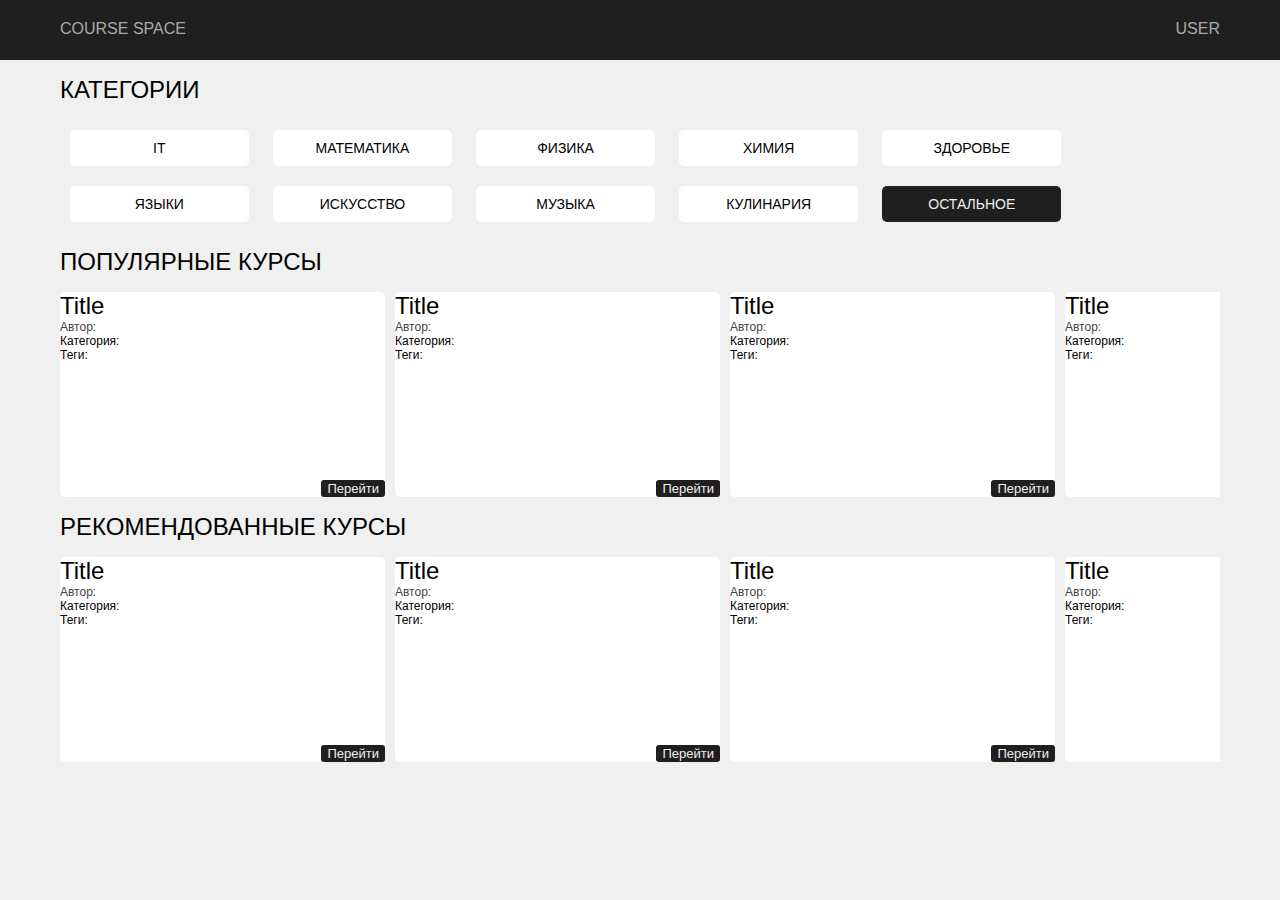
==== home.html @ 2e47402d "Update 3" ====
<!DOCTYPE html>
<html lang="ru">
<head>
    <link rel="stylesheet" href="home.css">
    <meta charset="UTF-8">
    <title>Course Space</title>
</head>
<body>
    <header>
        <div id="logo">COURSE SPACE</div>
        <div id="user">
            <div id="avatar"></div>
            <div id="name">USER</div>
        </div>
    </header>

    <h1>КАТЕГОРИИ</h1>
    <div id="categories"> 
        <button class="categoriesBtn" id="it">
            IT
        </button>
        <button class="categoriesBtn" id="math">
            МАТЕМАТИКА
        </button>
        <button class="categoriesBtn" id="physics">
            ФИЗИКА
        </button>
        <button class="categoriesBtn" id="chemistry">
            ХИМИЯ
        </button>
        <button class="categoriesBtn" id="health">
            ЗДОРОВЬЕ
        </button>
        <button class="categoriesBtn" id="languages">
            ЯЗЫКИ
        </button>
        <button class="categoriesBtn" id="art">
            ИСКУССТВО
        </button>
        <button class="categoriesBtn" id="music">
            МУЗЫКА
        </button>
        <button class="categoriesBtn" id="cooking">
            КУЛИНАРИЯ
        </button>
        <button class="categoriesBtn" id="other">
            ОСТАЛЬНОЕ
        </button>
        
    </div>

    <h1>ПОПУЛЯРНЫЕ КУРСЫ</h1>
    <div class="List" id="popular">
        <div class="card" id="1">
            <div class="title">Title</div>
            <div class="autor">Автор:</div>
            <div class="categor">Категория:</div>
            <div class="tags">Теги:</div>
            <div class="date"></div>
            <button class="go">Перейти</button>
        </div>
        <div class="card" id="2">
            <div class="title">Title</div>
            <div class="autor">Автор:</div>
            <div class="categor">Категория:</div>
            <div class="tags">Теги:</div>
            <div class="date"></div>
            <button class="go">Перейти</button>
        </div>
        <div class="card" id="2">
            <div class="title">Title</div>
            <div class="autor">Автор:</div>
            <div class="categor">Категория:</div>
            <div class="tags">Теги:</div>
            <div class="date"></div>
            <button class="go">Перейти</button>
        </div>
        <div class="card" id="3">
            <div class="title">Title</div>
            <div class="autor">Автор:</div>
            <div class="categor">Категория:</div>
            <div class="tags">Теги:</div>
            <div class="date"></div>
            <button class="go">Перейти</button>
        </div>
        <div class="card" id="4">
            <div class="title">Title</div>
            <div class="autor">Автор:</div>
            <div class="categor">Категория:</div>
            <div class="tags">Теги:</div>
            <div class="date"></div>
            <button class="go">Перейти</button>
        </div>
        <div class="card" id="5">
            <div class="title">Title</div>
            <div class="autor">Автор:</div>
            <div class="categor">Категория:</div>
            <div class="tags">Теги:</div>
            <div class="date"></div>
            <button class="go">Перейти</button>
        </div>
    </div>

    <h1>РЕКОМЕНДОВАННЫЕ КУРСЫ</h1>
    <div class="List" id="rec">
        <div class="card" id="1">
            <div class="title">Title</div>
            <div class="autor">Автор:</div>
            <div class="categor">Категория:</div>
            <div class="tags">Теги:</div>
            <div class="date"></div>
            <button class="go">Перейти</button>
        </div>
        <div class="card" id="2">
            <div class="title">Title</div>
            <div class="autor">Автор:</div>
            <div class="categor">Категория:</div>
            <div class="tags">Теги:</div>
            <div class="date"></div>
            <button class="go">Перейти</button>
        </div>
        <div class="card" id="2">
            <div class="title">Title</div>
            <div class="autor">Автор:</div>
            <div class="categor">Категория:</div>
            <div class="tags">Теги:</div>
            <div class="date"></div>
            <button class="go">Перейти</button>
        </div>
        <div class="card" id="3">
            <div class="title">Title</div>
            <div class="autor">Автор:</div>
            <div class="categor">Категория:</div>
            <div class="tags">Теги:</div>
            <div class="date"></div>
            <button class="go">Перейти</button>
        </div>
        <div class="card" id="4">
            <div class="title">Title</div>
            <div class="autor">Автор:</div>
            <div class="categor">Категория:</div>
            <div class="tags">Теги:</div>
            <div class="date"></div>
            <button class="go">Перейти</button>
        </div>
        <div class="card" id="5">
            <div class="title">Title</div>
            <div class="autor">Автор:</div>
            <div class="categor">Категория:</div>
            <div class="tags">Теги:</div>
            <div class="date"></div>
            <button class="go">Перейти</button>
        </div>
    </div>
</body>
</html>
---- home.css ----
:root {
    --black: #1F1F1F;
    --gray: #AAAAAA;
    --lgray: #D3D3D3;
    --white: #F0F0F0;
}

body{
    margin: 0px;
    padding: 60px;
    font-family: Arial;
    background-color: var(--white);
}
header{
    padding-left: 60px;
    padding-right: 60px;
    padding-top: 20px;

    width: calc(100% - 120px);
    height: 40px;

    display: flex;

    position: fixed;
    top: 0px;
    left: 0px;

    background-color: var(--black);
    color: var(--gray);
}

#user{
    position: absolute;
    right: 60px;
}

h1{
    font-weight: 100;
    font-size: 24px;
}

#categories{
    display: block;
}

button{
    text-align: center;
    border: none;
}

.categoriesBtn{
    font-size: 14px;
    background-color: white;
    border-radius: 5px;
    padding: 10px;
    margin: 10px;
    width: 134pt;
}

#other{
    background-color: var(--black);
    color: var(--white);
}

.card{
    width: 325px;
    height: 205px;
    background-color: white;
    border-radius: 5px;
    margin-right: 10px;
    
    position: relative;
    flex: none;
}

.title{
    font-size: 24px;
}
.autor{
    font-size: 12px;
    color: #444444;
}
.categor{
    font-size: 12px;
}
.tags{
    font-size: 12px;
}
.go{
    background-color: var(--black);
    color: var(--white);
    font-size: 13px;
    border-radius: 3px;

    position: absolute;
    bottom: 0px;
    right: 0px;
}

.List{
    display: inline-flex;
    overflow-x: scroll; 
    width: 100%;
}

.List::-webkit-scrollbar {
    width: 0;
  }

.List::-moz-scrollbar {
    width: 0;
  }
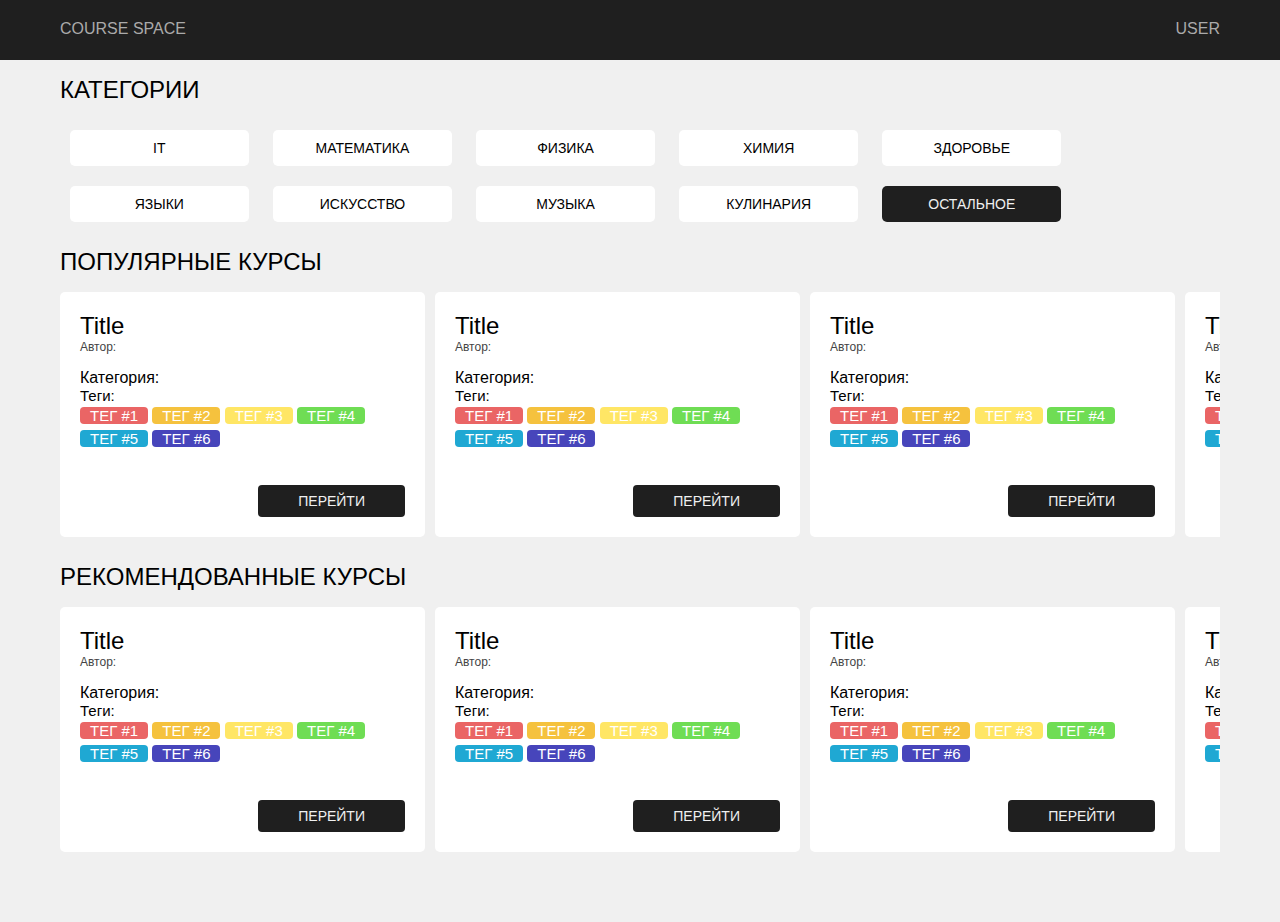
==== commit a27e3c07: "Update 5" ====
--- a/home.html
+++ b/home.html
@@ -55,49 +55,163 @@
             <div class="title">Title</div>
             <div class="autor">Автор:</div>
             <div class="categor">Категория:</div>
-            <div class="tags">Теги:</div>
-            <div class="date"></div>
-            <button class="go">Перейти</button>
+            <div class="tags">Теги: </br>
+                <div id="t1">
+                    Тег #1
+                </div>
+                <div id="t2">
+                    Тег #2
+                </div>
+                <div id="t3">
+                    Тег #3
+                </div>
+                <div id="t4">
+                    Тег #4
+                </div>
+                <div id="t5">
+                    Тег #5
+                </div>
+                <div id="t6">
+                    Тег #6
+                </div>
+            </div>
+            <div class="date"></div>
+            <button class="go">ПЕРЕЙТИ</button>
         </div>
         <div class="card" id="2">
             <div class="title">Title</div>
             <div class="autor">Автор:</div>
             <div class="categor">Категория:</div>
-            <div class="tags">Теги:</div>
-            <div class="date"></div>
-            <button class="go">Перейти</button>
+                        <div class="tags">Теги: </br>
+                <div id="t1">
+                    Тег #1
+                </div>
+                <div id="t2">
+                    Тег #2
+                </div>
+                <div id="t3">
+                    Тег #3
+                </div>
+                <div id="t4">
+                    Тег #4
+                </div>
+                <div id="t5">
+                    Тег #5
+                </div>
+                <div id="t6">
+                    Тег #6
+                </div>
+            </div>
+            <div class="date"></div>
+            <button class="go">ПЕРЕЙТИ</button>
         </div>
         <div class="card" id="2">
             <div class="title">Title</div>
             <div class="autor">Автор:</div>
             <div class="categor">Категория:</div>
-            <div class="tags">Теги:</div>
-            <div class="date"></div>
-            <button class="go">Перейти</button>
+            <div class="tags">Теги: </br>
+                <div id="t1">
+                    Тег #1
+                </div>
+                <div id="t2">
+                    Тег #2
+                </div>
+                <div id="t3">
+                    Тег #3
+                </div>
+                <div id="t4">
+                    Тег #4
+                </div>
+                <div id="t5">
+                    Тег #5
+                </div>
+                <div id="t6">
+                    Тег #6
+                </div>
+            </div>
+            <div class="date"></div>
+            <button class="go">ПЕРЕЙТИ</button>
         </div>
         <div class="card" id="3">
             <div class="title">Title</div>
             <div class="autor">Автор:</div>
             <div class="categor">Категория:</div>
-            <div class="tags">Теги:</div>
-            <div class="date"></div>
-            <button class="go">Перейти</button>
+                        <div class="tags">Теги: </br>
+                <div id="t1">
+                    Тег #1
+                </div>
+                <div id="t2">
+                    Тег #2
+                </div>
+                <div id="t3">
+                    Тег #3
+                </div>
+                <div id="t4">
+                    Тег #4
+                </div>
+                <div id="t5">
+                    Тег #5
+                </div>
+                <div id="t6">
+                    Тег #6
+                </div>
+            </div>
+            <div class="date"></div>
+            <button class="go">ПЕРЕЙТИ</button>
         </div>
         <div class="card" id="4">
             <div class="title">Title</div>
             <div class="autor">Автор:</div>
             <div class="categor">Категория:</div>
-            <div class="tags">Теги:</div>
-            <div class="date"></div>
-            <button class="go">Перейти</button>
+                        <div class="tags">Теги: </br>
+                <div id="t1">
+                    Тег #1
+                </div>
+                <div id="t2">
+                    Тег #2
+                </div>
+                <div id="t3">
+                    Тег #3
+                </div>
+                <div id="t4">
+                    Тег #4
+                </div>
+                <div id="t5">
+                    Тег #5
+                </div>
+                <div id="t6">
+                    Тег #6
+                </div>
+            </div>
+            <div class="date"></div>
+            <button class="go">ПЕРЕЙТИ</button>
         </div>
         <div class="card" id="5">
             <div class="title">Title</div>
             <div class="autor">Автор:</div>
             <div class="categor">Категория:</div>
-            <div class="tags">Теги:</div>
-            <div class="date"></div>
-            <button class="go">Перейти</button>
+                        <div class="tags">Теги: </br>
+                <div id="t1">
+                    Тег #1
+                </div>
+                <div id="t2">
+                    Тег #2
+                </div>
+                <div id="t3">
+                    Тег #3
+                </div>
+                <div id="t4">
+                    Тег #4
+                </div>
+                <div id="t5">
+                    Тег #5
+                </div>
+                <div id="t6">
+                    Тег #6
+                </div>
+            </div>
+            <div class="date"></div>
+            <button class="go">ПЕРЕЙТИ</button>
         </div>
     </div>
 
@@ -107,49 +221,163 @@
             <div class="title">Title</div>
             <div class="autor">Автор:</div>
             <div class="categor">Категория:</div>
-            <div class="tags">Теги:</div>
-            <div class="date"></div>
-            <button class="go">Перейти</button>
+                        <div class="tags">Теги: </br>
+                <div id="t1">
+                    Тег #1
+                </div>
+                <div id="t2">
+                    Тег #2
+                </div>
+                <div id="t3">
+                    Тег #3
+                </div>
+                <div id="t4">
+                    Тег #4
+                </div>
+                <div id="t5">
+                    Тег #5
+                </div>
+                <div id="t6">
+                    Тег #6
+                </div>
+            </div>
+            <div class="date"></div>
+            <button class="go">ПЕРЕЙТИ</button>
         </div>
         <div class="card" id="2">
             <div class="title">Title</div>
             <div class="autor">Автор:</div>
             <div class="categor">Категория:</div>
-            <div class="tags">Теги:</div>
-            <div class="date"></div>
-            <button class="go">Перейти</button>
+                        <div class="tags">Теги: </br>
+                <div id="t1">
+                    Тег #1
+                </div>
+                <div id="t2">
+                    Тег #2
+                </div>
+                <div id="t3">
+                    Тег #3
+                </div>
+                <div id="t4">
+                    Тег #4
+                </div>
+                <div id="t5">
+                    Тег #5
+                </div>
+                <div id="t6">
+                    Тег #6
+                </div>
+            </div>
+            <div class="date"></div>
+            <button class="go">ПЕРЕЙТИ</button>
         </div>
         <div class="card" id="2">
             <div class="title">Title</div>
             <div class="autor">Автор:</div>
             <div class="categor">Категория:</div>
-            <div class="tags">Теги:</div>
-            <div class="date"></div>
-            <button class="go">Перейти</button>
+                        <div class="tags">Теги: </br>
+                <div id="t1">
+                    Тег #1
+                </div>
+                <div id="t2">
+                    Тег #2
+                </div>
+                <div id="t3">
+                    Тег #3
+                </div>
+                <div id="t4">
+                    Тег #4
+                </div>
+                <div id="t5">
+                    Тег #5
+                </div>
+                <div id="t6">
+                    Тег #6
+                </div>
+            </div>
+            <div class="date"></div>
+            <button class="go">ПЕРЕЙТИ</button>
         </div>
         <div class="card" id="3">
             <div class="title">Title</div>
             <div class="autor">Автор:</div>
             <div class="categor">Категория:</div>
-            <div class="tags">Теги:</div>
-            <div class="date"></div>
-            <button class="go">Перейти</button>
+                        <div class="tags">Теги: </br>
+                <div id="t1">
+                    Тег #1
+                </div>
+                <div id="t2">
+                    Тег #2
+                </div>
+                <div id="t3">
+                    Тег #3
+                </div>
+                <div id="t4">
+                    Тег #4
+                </div>
+                <div id="t5">
+                    Тег #5
+                </div>
+                <div id="t6">
+                    Тег #6
+                </div>
+            </div>
+            <div class="date"></div>
+            <button class="go">ПЕРЕЙТИ</button>
         </div>
         <div class="card" id="4">
             <div class="title">Title</div>
             <div class="autor">Автор:</div>
             <div class="categor">Категория:</div>
-            <div class="tags">Теги:</div>
-            <div class="date"></div>
-            <button class="go">Перейти</button>
+                        <div class="tags">Теги: </br>
+                <div id="t1">
+                    Тег #1
+                </div>
+                <div id="t2">
+                    Тег #2
+                </div>
+                <div id="t3">
+                    Тег #3
+                </div>
+                <div id="t4">
+                    Тег #4
+                </div>
+                <div id="t5">
+                    Тег #5
+                </div>
+                <div id="t6">
+                    Тег #6
+                </div>
+            </div>
+            <div class="date"></div>
+            <button class="go">ПЕРЕЙТИ</button>
         </div>
         <div class="card" id="5">
             <div class="title">Title</div>
             <div class="autor">Автор:</div>
             <div class="categor">Категория:</div>
-            <div class="tags">Теги:</div>
-            <div class="date"></div>
-            <button class="go">Перейти</button>
+                        <div class="tags">Теги: </br>
+                <div id="t1">
+                    Тег #1
+                </div>
+                <div id="t2">
+                    Тег #2
+                </div>
+                <div id="t3">
+                    Тег #3
+                </div>
+                <div id="t4">
+                    Тег #4
+                </div>
+                <div id="t5">
+                    Тег #5
+                </div>
+                <div id="t6">
+                    Тег #6
+                </div>
+            </div>
+            <div class="date"></div>
+            <button class="go">ПЕРЕЙТИ</button>
         </div>
     </div>
 </body>
--- a/home.css
+++ b/home.css
@@ -3,6 +3,12 @@
     --gray: #AAAAAA;
     --lgray: #D3D3D3;
     --white: #F0F0F0;
+    --t1: #EA6565;
+    --t2: #F5C23E;
+    --t3: #FFE665;
+    --t4: #6FDD54;
+    --t5: #1FA8D3;
+    --t6: #4745BB;
 }
 
 body{
@@ -11,6 +17,7 @@
     font-family: Arial;
     background-color: var(--white);
 }
+
 header{
     padding-left: 60px;
     padding-right: 60px;
@@ -68,6 +75,8 @@
     background-color: white;
     border-radius: 5px;
     margin-right: 10px;
+    padding: 20px;
+    margin-bottom: 10px;
     
     position: relative;
     flex: none;
@@ -79,22 +88,55 @@
 .autor{
     font-size: 12px;
     color: #444444;
+    margin-bottom: 15px;
 }
 .categor{
-    font-size: 12px;
+    font-size: 16px;
 }
 .tags{
-    font-size: 12px;
+    font-size: 15px;
+    display: block;
+    width: 100%;
 }
+
+.tags > div{
+    margin: 3px 0px;
+    padding-left: 10px;
+    padding-right: 10px;
+    color:white;
+    border-radius: 4px;
+    text-transform: uppercase;
+    display: inline-flex;
+}
+.tags #t1{
+    background-color: var(--t1);
+}
+.tags #t2{
+    background-color: var(--t2);
+}
+.tags #t3{
+    background-color: var(--t3);
+}
+.tags #t4{
+    background-color: var(--t4);
+}
+.tags #t5{
+    background-color: var(--t5);
+}
+.tags #t6{
+    background-color: var(--t6);
+}
+
 .go{
     background-color: var(--black);
     color: var(--white);
-    font-size: 13px;
-    border-radius: 3px;
+    font-size: 14px;
+    border-radius: 4px;
+    padding: 8px 40px;
 
     position: absolute;
-    bottom: 0px;
-    right: 0px;
+    bottom: 20px;
+    right: 20px;
 }
 
 .List{
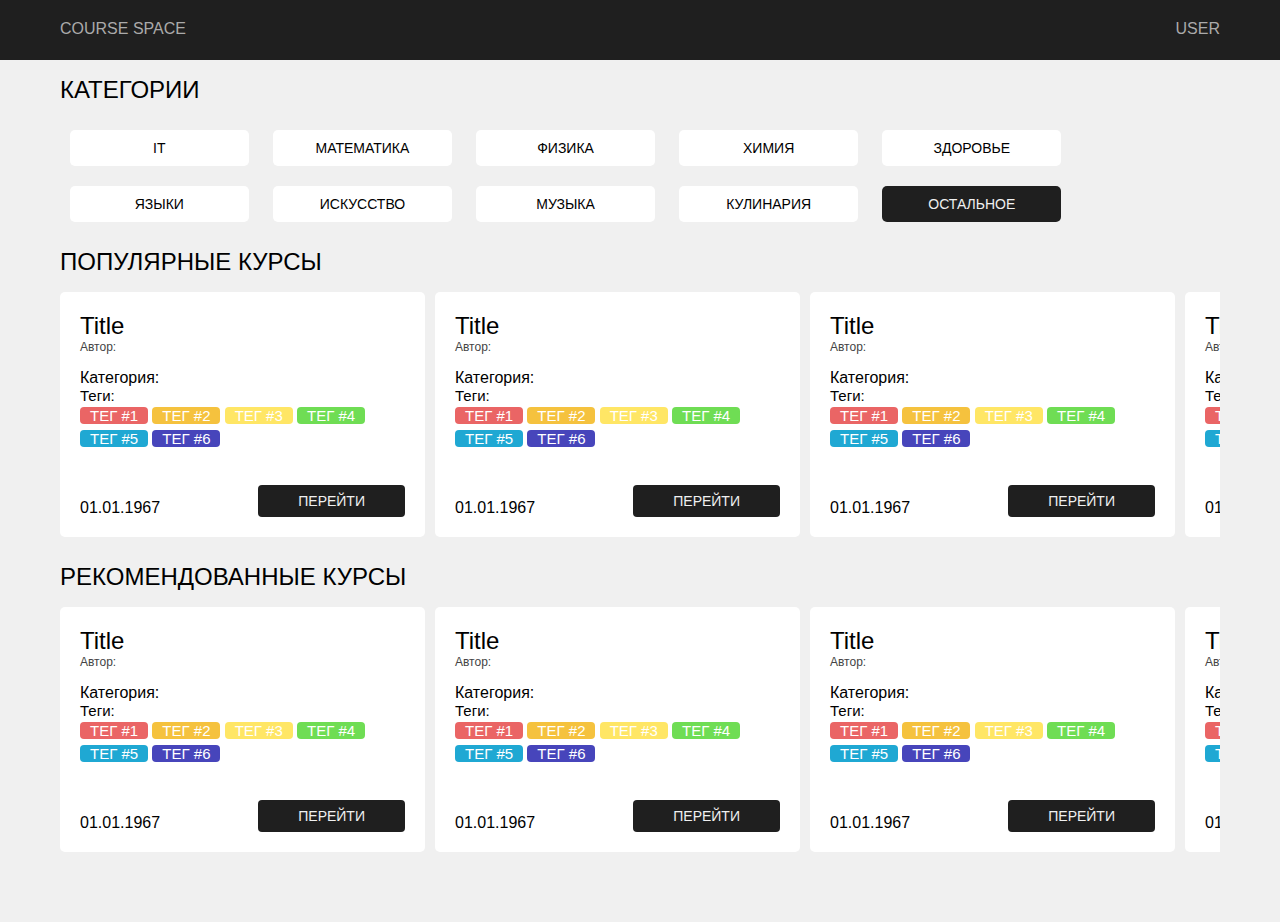
==== commit e3f14e3a: "+date" ====
--- a/home.html
+++ b/home.html
@@ -75,7 +75,7 @@
                     Тег #6
                 </div>
             </div>
-            <div class="date"></div>
+            <div class="date">01.01.1967</div>
             <button class="go">ПЕРЕЙТИ</button>
         </div>
         <div class="card" id="2">
@@ -102,7 +102,7 @@
                     Тег #6
                 </div>
             </div>
-            <div class="date"></div>
+            <div class="date">01.01.1967</div>
             <button class="go">ПЕРЕЙТИ</button>
         </div>
         <div class="card" id="2">
@@ -129,7 +129,7 @@
                     Тег #6
                 </div>
             </div>
-            <div class="date"></div>
+            <div class="date">01.01.1967</div>
             <button class="go">ПЕРЕЙТИ</button>
         </div>
         <div class="card" id="3">
@@ -156,7 +156,7 @@
                     Тег #6
                 </div>
             </div>
-            <div class="date"></div>
+            <div class="date">01.01.1967</div>
             <button class="go">ПЕРЕЙТИ</button>
         </div>
         <div class="card" id="4">
@@ -183,7 +183,7 @@
                     Тег #6
                 </div>
             </div>
-            <div class="date"></div>
+            <div class="date">01.01.1967</div>
             <button class="go">ПЕРЕЙТИ</button>
         </div>
         <div class="card" id="5">
@@ -210,7 +210,7 @@
                     Тег #6
                 </div>
             </div>
-            <div class="date"></div>
+            <div class="date">01.01.1967</div>
             <button class="go">ПЕРЕЙТИ</button>
         </div>
     </div>
@@ -241,7 +241,7 @@
                     Тег #6
                 </div>
             </div>
-            <div class="date"></div>
+            <div class="date">01.01.1967</div>
             <button class="go">ПЕРЕЙТИ</button>
         </div>
         <div class="card" id="2">
@@ -268,7 +268,7 @@
                     Тег #6
                 </div>
             </div>
-            <div class="date"></div>
+            <div class="date">01.01.1967</div>
             <button class="go">ПЕРЕЙТИ</button>
         </div>
         <div class="card" id="2">
@@ -295,7 +295,7 @@
                     Тег #6
                 </div>
             </div>
-            <div class="date"></div>
+            <div class="date">01.01.1967</div>
             <button class="go">ПЕРЕЙТИ</button>
         </div>
         <div class="card" id="3">
@@ -322,7 +322,7 @@
                     Тег #6
                 </div>
             </div>
-            <div class="date"></div>
+            <div class="date">01.01.1967</div>
             <button class="go">ПЕРЕЙТИ</button>
         </div>
         <div class="card" id="4">
@@ -349,7 +349,7 @@
                     Тег #6
                 </div>
             </div>
-            <div class="date"></div>
+            <div class="date">01.01.1967</div>
             <button class="go">ПЕРЕЙТИ</button>
         </div>
         <div class="card" id="5">
@@ -376,7 +376,7 @@
                     Тег #6
                 </div>
             </div>
-            <div class="date"></div>
+            <div class="date">01.01.1967</div>
             <button class="go">ПЕРЕЙТИ</button>
         </div>
     </div>
--- a/home.css
+++ b/home.css
@@ -127,6 +127,12 @@
     background-color: var(--t6);
 }
 
+.date{
+    position: absolute;
+    bottom: 20px;
+    left: 20px;
+}
+
 .go{
     background-color: var(--black);
     color: var(--white);
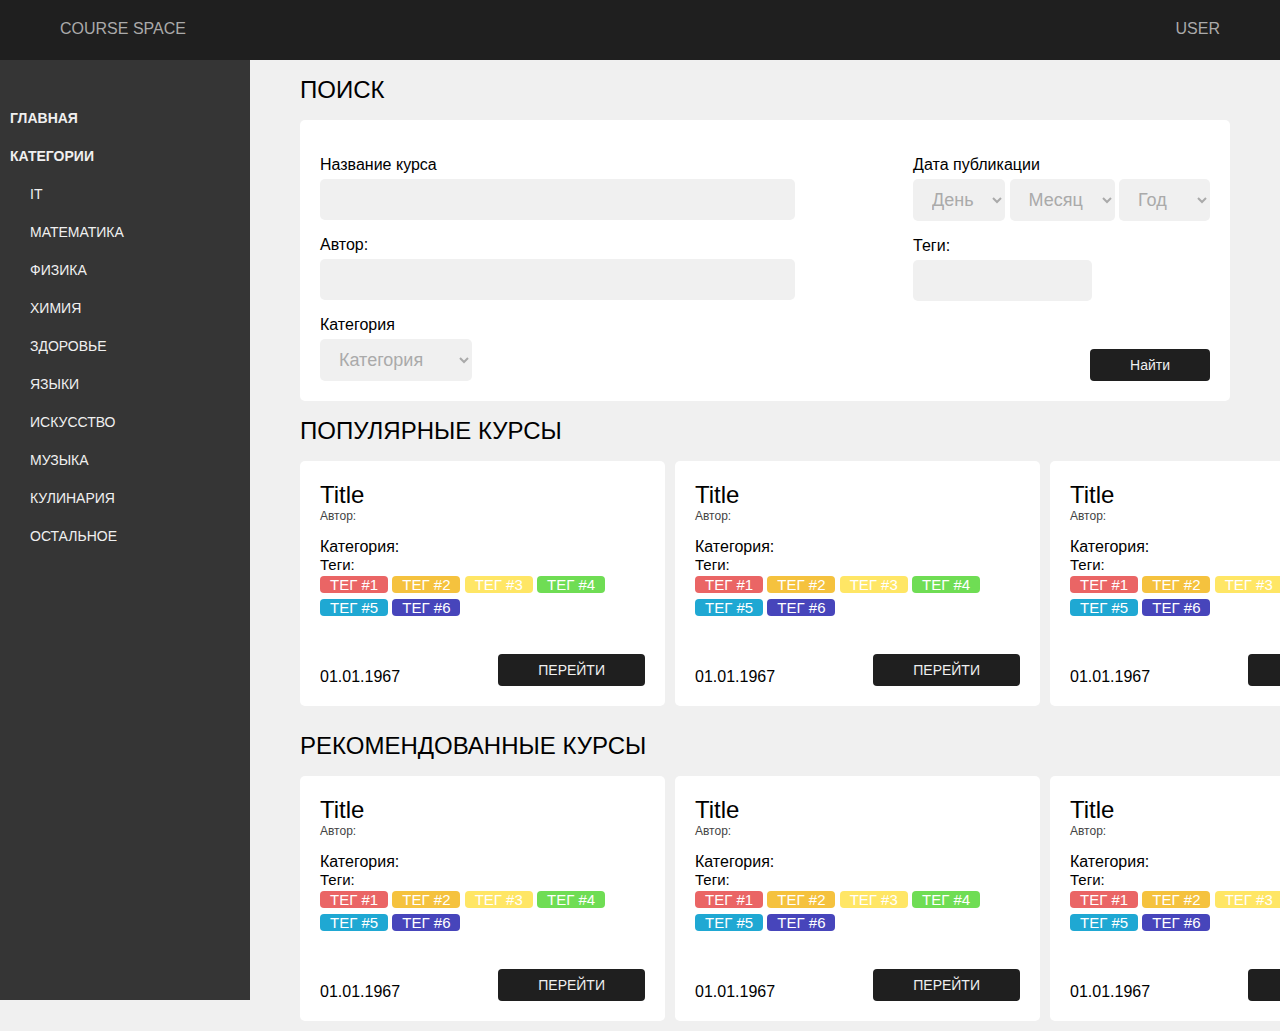
==== commit a880496f: "Update 7" ====
--- a/home.html
+++ b/home.html
@@ -14,7 +14,10 @@
         </div>
     </header>
 
-    <h1>КАТЕГОРИИ</h1>
+    
+    <div id="board">
+        <button class="categoriesBtn Global">ГЛАВНАЯ</button>
+        <button class="categoriesBtn Global">КАТЕГОРИИ</button>
     <div id="categories"> 
         <button class="categoriesBtn" id="it">
             IT
@@ -48,7 +51,66 @@
         </button>
         
     </div>
-
+    </div>
+    <div id="view">
+    <h1>ПОИСК</h1>
+    <div class="search">
+        <div id="input">
+            <div class="entry">
+                <p>
+                    Название курса
+                </p>
+                <input type="text" id="name">
+            </div>
+            <div class="entry">
+                <p>
+                    Автор:
+                </p>
+                <input type="text" id="autor">
+            </div>
+            <div class="entry">
+                <p>Категория</p>
+                <select id="category">
+                    <option>Категория</option>
+                    <option>IT</option>
+                    <option>Математика</option>
+                    <option>Физика</option>
+                    <option>Химия</option>
+                    <option>Здоровье</option>
+                    <option>Языки</option>
+                    <option>Искусство</option>
+                    <option>Кулинария</option>
+                    <option>Прочее</option>
+                </select>
+            </div>
+        </div>
+        <div id="select">
+            <div class="entry">
+                <p>Дата публикации</p>
+                <select id="day"> 
+                    <option>День</option>
+                    <option>1</option>
+                </select>
+                <select id="month">
+                    <option>Месяц</option>
+                    <option>Март</option>
+                </select>
+                <select id="year">
+                    <option>Год</option>
+                    <option>2001</option>
+                </select>
+            </div>
+            <div class="entry">
+                <p>
+                    Теги:
+                </p>
+                <input type="text" id="tegs">
+            </div>
+        </div>
+        <button class="find">
+            Найти
+        </button>
+    </div>
     <h1>ПОПУЛЯРНЫЕ КУРСЫ</h1>
     <div class="List" id="popular">
         <div class="card" id="1">
@@ -380,5 +442,6 @@
             <button class="go">ПЕРЕЙТИ</button>
         </div>
     </div>
+    </div>
 </body>
 </html>
--- a/home.css
+++ b/home.css
@@ -1,5 +1,7 @@
 :root {
     --black: #1F1F1F;
+    --lblack: #353535;
+    --llblack: #585858;
     --gray: #AAAAAA;
     --lgray: #D3D3D3;
     --white: #F0F0F0;
@@ -13,7 +15,7 @@
 
 body{
     margin: 0px;
-    padding: 60px;
+    padding-top: 60px;
     font-family: Arial;
     background-color: var(--white);
 }
@@ -34,6 +36,8 @@
 
     background-color: var(--black);
     color: var(--gray);
+
+    z-index: 999999;
 }
 
 #user{
@@ -46,6 +50,16 @@
     font-size: 24px;
 }
 
+#board h1{
+    font-weight: 100;
+    font-size: 16px;
+    color: white;
+    padding-left: 10px;
+}
+
+#view{
+    margin-left: 50px;
+}
 #categories{
     display: block;
 }
@@ -55,19 +69,95 @@
     border: none;
 }
 
+#board{
+    display: none;
+    position: fixed;
+    background-color: var(--lblack);
+    height: 100vh;
+    width: 250px;
+    padding-top: 40px;
+}
+
 .categoriesBtn{
     font-size: 14px;
+    background-color: var(--lblack);
+    padding: 10px 30px;
+    margin-bottom: 2px;
+    width: calc(100% );
+    text-align: left;
+    color: var(--white);
+}
+
+.categoriesBtn.Global{
+    font-weight: bold;
+    padding: 10px 10px;
+}
+
+.categoriesBtn:hover{
+    background-color: var(--black);
+}
+.categoriesBtn:active {
+    background-color: black;
+}
+
+
+.search{
+    position: relative;
     background-color: white;
     border-radius: 5px;
-    padding: 10px;
-    margin: 10px;
-    width: 134pt;
-}
-
-#other{
+    padding: 20px;
+    margin-right: 50px;
+    display: block;
+}
+
+.search p{
+    width: 150px;
+    margin-bottom: 5px;
+    position: relative;
+}
+
+.search #input{
+    width: 100%;
+}
+
+#select #category{
+    width: 100%;
+}
+
+.search input{
+    font-size: 18px;
+    background-color: var(--white);
+    border-radius: 5px;
+    border: none;
+    padding: 10px 15px;
+    width: calc(100% - 30px);
+}
+.search input:focus{
+    background-color: var(--white);
+    outline: 0;
+}
+
+
+.search select{
+    color: var(--gray);
+    font-size: 18px;
+    background-color: var(--white);
+    border-radius: 5px;
+    border: none;
+    padding: 10px 15px;
+}
+
+.find{
     background-color: var(--black);
     color: var(--white);
-}
+    font-size: 14px;
+    border-radius: 4px;
+    padding: 8px 40px;
+    margin-top: 20px;
+    margin-left: calc(100% - 120px);
+}
+
+
 
 .card{
     width: 325px;
@@ -145,6 +235,13 @@
     right: 20px;
 }
 
+.go:hover{
+    background-color: var(--lblack);
+}
+.go:active {
+    background-color: black;
+}
+
 .List{
     display: inline-flex;
     overflow-x: scroll; 
@@ -157,4 +254,65 @@
 
 .List::-moz-scrollbar {
     width: 0;
+  }
+
+  @media screen and (min-width: 1130px) {
+    .search{
+        display: flex;
+    }
+    .search #select{
+        position: absolute;
+        right: 20px;
+    }
+
+    .search #input{
+        width: 100%;
+    }
+    
+    #select #category{
+        width: 100%;
+    }
+    
+    .search input{
+        font-size: 18px;
+        background-color: var(--white);
+        border-radius: 5px;
+        border: none;
+        padding: 10px 15px;
+        width: 50%;
+    }
+    .search input:focus{
+        background-color: var(--white);
+        outline: 0;
+    }
+    
+    .search select{
+        color: var(--gray);
+        font-size: 18px;
+        background-color: var(--white);
+        border-radius: 5px;
+        border: none;
+        padding: 10px 15px;
+    }
+
+    .find{
+        background-color: var(--black);
+        color: var(--white);
+        font-size: 14px;
+        border-radius: 4px;
+        padding: 8px 40px;
+    
+        position: absolute;
+        bottom: 20px;
+        right: 20px;
+    }
+  }
+
+  @media screen and (min-width: 702px) {
+    #board{
+        display:block;
+    }
+    #view{
+        margin-left: 300px;
+    }
   }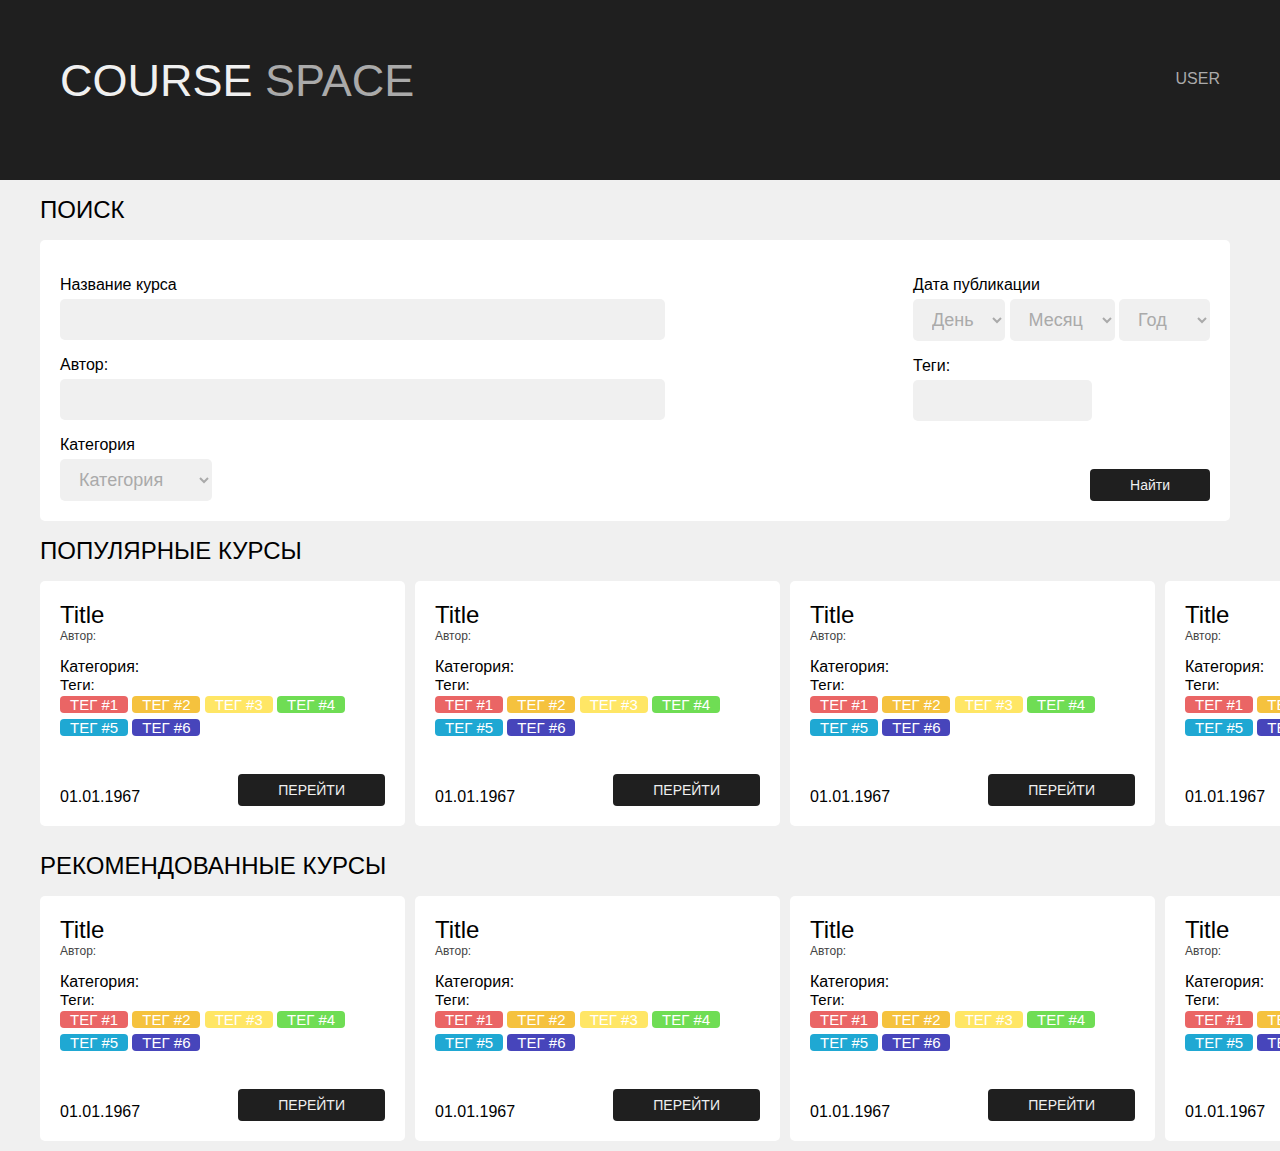
==== commit 621da004: "mob Update 2" ====
--- a/home.html
+++ b/home.html
@@ -1,13 +1,14 @@
 <!DOCTYPE html>
 <html lang="ru">
 <head>
-    <link rel="stylesheet" href="home.css">
+    <!-- <link rel="stylesheet" href="home.css"> -->
+    <link rel="stylesheet" href="homeMob.css">
     <meta charset="UTF-8">
     <title>Course Space</title>
 </head>
 <body>
     <header>
-        <div id="logo">COURSE SPACE</div>
+        <div id="logo"><span id="firstWord">COURSE</span> SPACE</div>
         <div id="user">
             <div id="avatar"></div>
             <div id="name">USER</div>
--- a/home.css
+++ b/home.css
@@ -14,8 +14,8 @@
 }
 
 body{
-    margin: 0px;
-    padding-top: 60px;
+    margin: 0em;
+    padding-top: 3em;
     font-family: Arial;
     background-color: var(--white);
 }
@@ -23,10 +23,10 @@
 header{
     padding-left: 60px;
     padding-right: 60px;
-    padding-top: 20px;
+    padding-top: 1.5em;
 
     width: calc(100% - 120px);
-    height: 40px;
+    height: 3em;
 
     display: flex;
 
--- a/homeMob.css
+++ b/homeMob.css
@@ -0,0 +1,330 @@
+:root {
+    --black: #1F1F1F;
+    --lblack: #353535;
+    --llblack: #585858;
+    --gray: #AAAAAA;
+    --lgray: #D3D3D3;
+    --white: #F0F0F0;
+    --t1: #EA6565;
+    --t2: #F5C23E;
+    --t3: #FFE665;
+    --t4: #6FDD54;
+    --t5: #1FA8D3;
+    --t6: #4745BB;
+}
+
+body{
+    margin: 0px;
+    padding-top: 60px;
+    font-family: Arial;
+    background-color: var(--white);
+}
+
+header{
+    padding-left: 60px;
+    padding-right: 60px;
+    padding-top: 30px;
+
+    width: calc(100% - 120px);
+    height: 150px;
+
+    display: flex;
+
+    position: fixed;
+    top: 0px;
+    left: 0px;
+
+    background-color: var(--black);
+    color: var(--gray);
+
+    z-index: 999999;
+}
+
+#user{
+    position: absolute;
+    right: 60px;
+    top: 70px;
+}
+
+#logo{
+    font-size: 45px;
+    position: absolute;
+    left: 60px;
+    top: 55px;
+}
+#firstWord{
+    color: var(--white);
+}
+
+h1{
+    font-weight: 100;
+    font-size: 24px;
+}
+
+#board h1{
+    font-weight: 100;
+    font-size: 16px;
+    color: white;
+    padding-left: 10px;
+}
+
+#view{
+    margin-left: 50px;
+    padding-top: 120px;
+}
+#categories{
+    display: block;
+}
+
+button{
+    text-align: center;
+    border: none;
+}
+
+#board{
+    display: none;
+    position: fixed;
+    background-color: var(--lblack);
+    height: 100vh;
+    width: 250px;
+    padding-top: 40px;
+}
+
+.categoriesBtn{
+    font-size: 14px;
+    background-color: var(--lblack);
+    padding: 10px 30px;
+    margin-bottom: 2px;
+    width: calc(100% );
+    text-align: left;
+    color: var(--white);
+}
+
+.categoriesBtn.Global{
+    font-weight: bold;
+    padding: 10px 10px;
+}
+
+.categoriesBtn:hover{
+    background-color: var(--black);
+}
+.categoriesBtn:active {
+    background-color: black;
+}
+
+
+.search{
+    position: relative;
+    background-color: white;
+    border-radius: 5px;
+    padding: 20px;
+    margin-right: 50px;
+    display: block;
+}
+
+.search p{
+    width: 150px;
+    margin-bottom: 5px;
+    position: relative;
+}
+
+.search #input{
+    width: 100%;
+}
+
+#select #category{
+    width: 100%;
+}
+
+.search input{
+    font-size: 18px;
+    background-color: var(--white);
+    border-radius: 5px;
+    border: none;
+    padding: 10px 15px;
+    width: calc(100% - 30px);
+}
+.search input:focus{
+    background-color: var(--white);
+    outline: 0;
+}
+
+
+.search select{
+    color: var(--gray);
+    font-size: 18px;
+    background-color: var(--white);
+    border-radius: 5px;
+    border: none;
+    padding: 10px 15px;
+}
+
+.find{
+    background-color: var(--black);
+    color: var(--white);
+    font-size: 14px;
+    border-radius: 4px;
+    padding: 8px 40px;
+    margin-top: 20px;
+    margin-left: calc(100% - 120px);
+}
+
+
+
+.card{
+    width: 325px;
+    height: 205px;
+    background-color: white;
+    border-radius: 5px;
+    margin-right: 10px;
+    padding: 20px;
+    margin-bottom: 10px;
+    
+    position: relative;
+    flex: none;
+}
+
+.title{
+    font-size: 24px;
+}
+.autor{
+    font-size: 12px;
+    color: #444444;
+    margin-bottom: 15px;
+}
+.categor{
+    font-size: 16px;
+}
+.tags{
+    font-size: 15px;
+    display: block;
+    width: 100%;
+}
+
+.tags > div{
+    margin: 3px 0px;
+    padding-left: 10px;
+    padding-right: 10px;
+    color:white;
+    border-radius: 4px;
+    text-transform: uppercase;
+    display: inline-flex;
+}
+.tags #t1{
+    background-color: var(--t1);
+}
+.tags #t2{
+    background-color: var(--t2);
+}
+.tags #t3{
+    background-color: var(--t3);
+}
+.tags #t4{
+    background-color: var(--t4);
+}
+.tags #t5{
+    background-color: var(--t5);
+}
+.tags #t6{
+    background-color: var(--t6);
+}
+
+.date{
+    position: absolute;
+    bottom: 20px;
+    left: 20px;
+}
+
+.go{
+    background-color: var(--black);
+    color: var(--white);
+    font-size: 14px;
+    border-radius: 4px;
+    padding: 8px 40px;
+
+    position: absolute;
+    bottom: 20px;
+    right: 20px;
+}
+
+.go:hover{
+    background-color: var(--lblack);
+}
+.go:active {
+    background-color: black;
+}
+
+.List{
+    display: inline-flex;
+    overflow-x: scroll; 
+    width: 100%;
+}
+
+.List::-webkit-scrollbar {
+    width: 0;
+  }
+
+.List::-moz-scrollbar {
+    width: 0;
+  }
+
+  @media screen and (min-width: 1130px) {
+    .search{
+        display: flex;
+    }
+    .search #select{
+        position: absolute;
+        right: 20px;
+    }
+
+    .search #input{
+        width: 100%;
+    }
+    
+    #select #category{
+        width: 100%;
+    }
+    
+    .search input{
+        font-size: 18px;
+        background-color: var(--white);
+        border-radius: 5px;
+        border: none;
+        padding: 10px 15px;
+        width: 50%;
+    }
+    .search input:focus{
+        background-color: var(--white);
+        outline: 0;
+    }
+    
+    .search select{
+        color: var(--gray);
+        font-size: 18px;
+        background-color: var(--white);
+        border-radius: 5px;
+        border: none;
+        padding: 10px 15px;
+    }
+
+    .find{
+        background-color: var(--black);
+        color: var(--white);
+        font-size: 14px;
+        border-radius: 4px;
+        padding: 8px 40px;
+    
+        position: absolute;
+        bottom: 20px;
+        right: 20px;
+    }
+  }
+
+  @media screen and (min-width: 702px) {
+    #board{
+        display:none;
+    }
+    #view{
+        margin-left: 40px;
+    }
+  }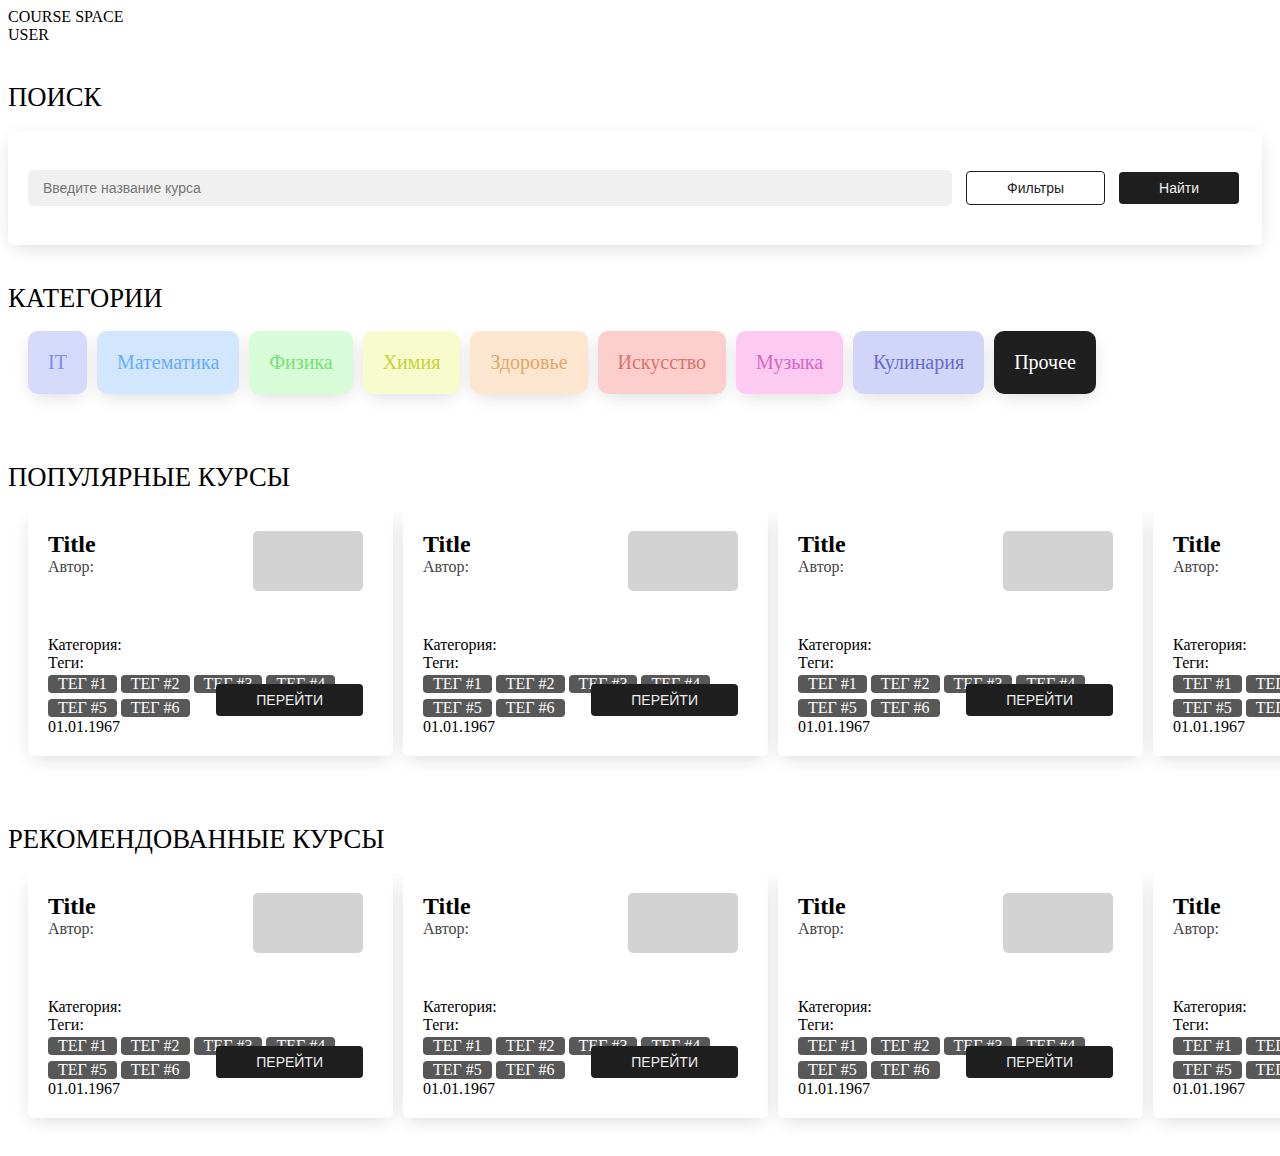
==== commit 8244a16f: "update 4.0" ====
--- a/home.html
+++ b/home.html
@@ -1,8 +1,7 @@
 <!DOCTYPE html>
 <html lang="ru">
 <head>
-    <!-- <link rel="stylesheet" href="home.css"> -->
-    <link rel="stylesheet" href="homeMob.css">
+    <link rel="stylesheet" href="style/main.css">
     <meta charset="UTF-8">
     <title>Course Space</title>
 </head>
@@ -15,434 +14,508 @@
         </div>
     </header>
 
+    <main>
+        <h1>ПОИСК</h1>
+        <div class="search block">
+            
+            <div id="input">
+                <div class="entry">
+                    <input type="text" id="name" placeholder="Введите название курса">
+                    <button id="filtersBtn" 
+                    onclick=Filter()>Фильтры</button>
+                    <button class="find">Найти</button>
+                </div>
+            </div>
+
+            <div id="filters">
+
+                <div class="entry">
+                    <input type="text" id="autor" placeholder="Автор">
+                </div>
+
+                <div class="entry">
+                    <select id="category">
+                        <option>Категория</option>
+                        <option>IT</option>
+                        <option>Математика</option>
+                        <option>Физика</option>
+                        <option>Химия</option>
+                        <option>Здоровье</option>
+                        <option>Языки</option>
+                        <option>Искусство</option>
+                        <option>Кулинария</option>
+                        <option>Прочее</option>
+                    </select>
+                </div>
+
+                <div class="entry">
+                    <select id="day"> 
+                        <option>День</option>
+                        <option>1</option>
+                    </select>
+                    <select id="month">
+                        <option>Месяц</option>
+                        <option>Март</option>
+                    </select>
+                    <select id="year">
+                        <option>Год</option>
+                        <option>2001</option>
+                    </select>
+                </div>
+
+                <div class="entry">
+                    <input type="text" id="tegs" placeholder="Введите теги">
+                </div>
+            </div>
+        </div>
     
-    <div id="board">
-        <button class="categoriesBtn Global">ГЛАВНАЯ</button>
-        <button class="categoriesBtn Global">КАТЕГОРИИ</button>
-    <div id="categories"> 
-        <button class="categoriesBtn" id="it">
-            IT
-        </button>
-        <button class="categoriesBtn" id="math">
-            МАТЕМАТИКА
-        </button>
-        <button class="categoriesBtn" id="physics">
-            ФИЗИКА
-        </button>
-        <button class="categoriesBtn" id="chemistry">
-            ХИМИЯ
-        </button>
-        <button class="categoriesBtn" id="health">
-            ЗДОРОВЬЕ
-        </button>
-        <button class="categoriesBtn" id="languages">
-            ЯЗЫКИ
-        </button>
-        <button class="categoriesBtn" id="art">
-            ИСКУССТВО
-        </button>
-        <button class="categoriesBtn" id="music">
-            МУЗЫКА
-        </button>
-        <button class="categoriesBtn" id="cooking">
-            КУЛИНАРИЯ
-        </button>
-        <button class="categoriesBtn" id="other">
-            ОСТАЛЬНОЕ
-        </button>
+        <h1>КАТЕГОРИИ</h1>
+        <div class="List Min" id=Categories>
+            <div class="card block small" id="IT">
+                IT
+            </div>
+            <div class="card block small" id="MATH">
+                Математика
+            </div>
+            <div class="card block small" id="PHYSICS">
+                Физика
+            </div>
+            <div class="card block small" id="CHEMISTRY">
+                Химия
+            </div>
+            <div class="card block small" id="HEALTH">
+                Здоровье
+            </div>
+            <div class="card block small" id="ART">
+                Искусство
+            </div>
+            <div class="card block small" id="MUSIC">
+                Музыка
+            </div>
+            <div class="card block small" id="COOKERY">
+                Кулинария
+            </div>
+            <div class="card block small" id="OTHER">
+                Прочее
+            </div>
+        </div>
         
-    </div>
-    </div>
-    <div id="view">
-    <h1>ПОИСК</h1>
-    <div class="search">
-        <div id="input">
-            <div class="entry">
-                <p>
-                    Название курса
-                </p>
-                <input type="text" id="name">
-            </div>
-            <div class="entry">
-                <p>
-                    Автор:
-                </p>
-                <input type="text" id="autor">
-            </div>
-            <div class="entry">
-                <p>Категория</p>
-                <select id="category">
-                    <option>Категория</option>
-                    <option>IT</option>
-                    <option>Математика</option>
-                    <option>Физика</option>
-                    <option>Химия</option>
-                    <option>Здоровье</option>
-                    <option>Языки</option>
-                    <option>Искусство</option>
-                    <option>Кулинария</option>
-                    <option>Прочее</option>
-                </select>
+        <h1>ПОПУЛЯРНЫЕ КУРСЫ</h1>
+        <div class="List" id="popular">
+            <div class="card block" id="1">
+                <div class="lable">
+                    <div class="text">
+                        <div class="title">Title</div>
+                        <div class="autor">Автор:</div>
+                    </div>
+                    <div class="img">
+
+                    </div>
+                </div>
+                <div class="categor">Категория:</div>
+                <div class="tags">Теги: </br>
+                    <div id="t1">
+                        Тег #1
+                    </div>
+                    <div id="t2">
+                        Тег #2
+                    </div>
+                    <div id="t3">
+                        Тег #3
+                    </div>
+                    <div id="t4">
+                        Тег #4
+                    </div>
+                    <div id="t5">
+                        Тег #5
+                    </div>
+                    <div id="t6">
+                        Тег #6
+                    </div>
+                </div>
+                <div class="date">01.01.1967</div>
+                <button class="go">ПЕРЕЙТИ</button>
+            </div>
+            <div class="card block" id="2">
+                <div class="lable">
+                    <div class="text">
+                        <div class="title">Title</div>
+                        <div class="autor">Автор:</div>
+                    </div>
+                    <div class="img">
+                        
+                    </div>
+                </div>
+                <div class="categor">Категория:</div>
+                            <div class="tags">Теги: </br>
+                    <div id="t1">
+                        Тег #1
+                    </div>
+                    <div id="t2">
+                        Тег #2
+                    </div>
+                    <div id="t3">
+                        Тег #3
+                    </div>
+                    <div id="t4">
+                        Тег #4
+                    </div>
+                    <div id="t5">
+                        Тег #5
+                    </div>
+                    <div id="t6">
+                        Тег #6
+                    </div>
+                </div>
+                <div class="date">01.01.1967</div>
+                <button class="go">ПЕРЕЙТИ</button>
+            </div>
+            <div class="card block" id="2">
+                <div class="lable">
+                    <div class="text">
+                        <div class="title">Title</div>
+                        <div class="autor">Автор:</div>
+                    </div>
+                    <div class="img">
+                        
+                    </div>
+                </div>
+                <div class="categor">Категория:</div>
+                <div class="tags">Теги: </br>
+                    <div id="t1">
+                        Тег #1
+                    </div>
+                    <div id="t2">
+                        Тег #2
+                    </div>
+                    <div id="t3">
+                        Тег #3
+                    </div>
+                    <div id="t4">
+                        Тег #4
+                    </div>
+                    <div id="t5">
+                        Тег #5
+                    </div>
+                    <div id="t6">
+                        Тег #6
+                    </div>
+                </div>
+                <div class="date">01.01.1967</div>
+                <button class="go">ПЕРЕЙТИ</button>
+            </div>
+            <div class="card block" id="3">
+                <div class="lable">
+                    <div class="text">
+                        <div class="title">Title</div>
+                        <div class="autor">Автор:</div>
+                    </div>
+                    <div class="img">
+                        
+                    </div>
+                </div>
+                <div class="categor">Категория:</div>
+                            <div class="tags">Теги: </br>
+                    <div id="t1">
+                        Тег #1
+                    </div>
+                    <div id="t2">
+                        Тег #2
+                    </div>
+                    <div id="t3">
+                        Тег #3
+                    </div>
+                    <div id="t4">
+                        Тег #4
+                    </div>
+                    <div id="t5">
+                        Тег #5
+                    </div>
+                    <div id="t6">
+                        Тег #6
+                    </div>
+                </div>
+                <div class="date">01.01.1967</div>
+                <button class="go">ПЕРЕЙТИ</button>
+            </div>
+            <div class="card block" id="4">
+                <div class="lable">
+                    <div class="text">
+                        <div class="title">Title</div>
+                        <div class="autor">Автор:</div>
+                    </div>
+                    <div class="img">
+                        
+                    </div>
+                </div>
+                <div class="categor">Категория:</div>
+                            <div class="tags">Теги: </br>
+                    <div id="t1">
+                        Тег #1
+                    </div>
+                    <div id="t2">
+                        Тег #2
+                    </div>
+                    <div id="t3">
+                        Тег #3
+                    </div>
+                    <div id="t4">
+                        Тег #4
+                    </div>
+                    <div id="t5">
+                        Тег #5
+                    </div>
+                    <div id="t6">
+                        Тег #6
+                    </div>
+                </div>
+                <div class="date">01.01.1967</div>
+                <button class="go">ПЕРЕЙТИ</button>
+            </div>
+            <div class="card block" id="5">
+                <div class="lable">
+                    <div class="text">
+                        <div class="title">Title</div>
+                        <div class="autor">Автор:</div>
+                    </div>
+                    <div class="img">
+                        
+                    </div>
+                </div>
+                <div class="categor">Категория:</div>
+                            <div class="tags">Теги: </br>
+                    <div id="t1">
+                        Тег #1
+                    </div>
+                    <div id="t2">
+                        Тег #2
+                    </div>
+                    <div id="t3">
+                        Тег #3
+                    </div>
+                    <div id="t4">
+                        Тег #4
+                    </div>
+                    <div id="t5">
+                        Тег #5
+                    </div>
+                    <div id="t6">
+                        Тег #6
+                    </div>
+                </div>
+                <div class="date">01.01.1967</div>
+                <button class="go">ПЕРЕЙТИ</button>
             </div>
         </div>
-        <div id="select">
-            <div class="entry">
-                <p>Дата публикации</p>
-                <select id="day"> 
-                    <option>День</option>
-                    <option>1</option>
-                </select>
-                <select id="month">
-                    <option>Месяц</option>
-                    <option>Март</option>
-                </select>
-                <select id="year">
-                    <option>Год</option>
-                    <option>2001</option>
-                </select>
-            </div>
-            <div class="entry">
-                <p>
-                    Теги:
-                </p>
-                <input type="text" id="tegs">
+
+        <h1>РЕКОМЕНДОВАННЫЕ КУРСЫ</h1>
+        <div class="List" id="rec">
+            <div class="card block" id="1">
+                <div class="lable">
+                    <div class="text">
+                        <div class="title">Title</div>
+                        <div class="autor">Автор:</div>
+                    </div>
+                    <div class="img">
+                        
+                    </div>
+                </div>
+                <div class="categor">Категория:</div>
+                            <div class="tags">Теги: </br>
+                    <div id="t1">
+                        Тег #1
+                    </div>
+                    <div id="t2">
+                        Тег #2
+                    </div>
+                    <div id="t3">
+                        Тег #3
+                    </div>
+                    <div id="t4">
+                        Тег #4
+                    </div>
+                    <div id="t5">
+                        Тег #5
+                    </div>
+                    <div id="t6">
+                        Тег #6
+                    </div>
+                </div>
+                <div class="date">01.01.1967</div>
+                <button class="go">ПЕРЕЙТИ</button>
+            </div>
+            <div class="card block" id="2">
+                <div class="lable">
+                    <div class="text">
+                        <div class="title">Title</div>
+                        <div class="autor">Автор:</div>
+                    </div>
+                    <div class="img">
+                        
+                    </div>
+                </div>
+                <div class="categor">Категория:</div>
+                            <div class="tags">Теги: </br>
+                    <div id="t1">
+                        Тег #1
+                    </div>
+                    <div id="t2">
+                        Тег #2
+                    </div>
+                    <div id="t3">
+                        Тег #3
+                    </div>
+                    <div id="t4">
+                        Тег #4
+                    </div>
+                    <div id="t5">
+                        Тег #5
+                    </div>
+                    <div id="t6">
+                        Тег #6
+                    </div>
+                </div>
+                <div class="date">01.01.1967</div>
+                <button class="go">ПЕРЕЙТИ</button>
+            </div>
+            <div class="card block" id="2">
+                <div class="lable">
+                    <div class="text">
+                        <div class="title">Title</div>
+                        <div class="autor">Автор:</div>
+                    </div>
+                    <div class="img">
+                        
+                    </div>
+                </div>
+                <div class="categor">Категория:</div>
+                            <div class="tags">Теги: </br>
+                    <div id="t1">
+                        Тег #1
+                    </div>
+                    <div id="t2">
+                        Тег #2
+                    </div>
+                    <div id="t3">
+                        Тег #3
+                    </div>
+                    <div id="t4">
+                        Тег #4
+                    </div>
+                    <div id="t5">
+                        Тег #5
+                    </div>
+                    <div id="t6">
+                        Тег #6
+                    </div>
+                </div>
+                <div class="date">01.01.1967</div>
+                <button class="go">ПЕРЕЙТИ</button>
+            </div>
+            <div class="card block" id="3">
+                <div class="lable">
+                    <div class="text">
+                        <div class="title">Title</div>
+                        <div class="autor">Автор:</div>
+                    </div>
+                    <div class="img">
+                        
+                    </div>
+                </div>
+                <div class="categor">Категория:</div>
+                            <div class="tags">Теги: </br>
+                    <div id="t1">
+                        Тег #1
+                    </div>
+                    <div id="t2">
+                        Тег #2
+                    </div>
+                    <div id="t3">
+                        Тег #3
+                    </div>
+                    <div id="t4">
+                        Тег #4
+                    </div>
+                    <div id="t5">
+                        Тег #5
+                    </div>
+                    <div id="t6">
+                        Тег #6
+                    </div>
+                </div>
+                <div class="date">01.01.1967</div>
+                <button class="go">ПЕРЕЙТИ</button>
+            </div>
+            <div class="card block" id="4">
+                <div class="lable">
+                    <div class="text">
+                        <div class="title">Title</div>
+                        <div class="autor">Автор:</div>
+                    </div>
+                    <div class="img">
+                        
+                    </div>
+                </div>
+                <div class="categor">Категория:</div>
+                            <div class="tags">Теги: </br>
+                    <div id="t1">
+                        Тег #1
+                    </div>
+                    <div id="t2">
+                        Тег #2
+                    </div>
+                    <div id="t3">
+                        Тег #3
+                    </div>
+                    <div id="t4">
+                        Тег #4
+                    </div>
+                    <div id="t5">
+                        Тег #5
+                    </div>
+                    <div id="t6">
+                        Тег #6
+                    </div>
+                </div>
+                <div class="date">01.01.1967</div>
+                <button class="go">ПЕРЕЙТИ</button>
+            </div>
+            <div class="card block" id="5">
+                <div class="lable">
+                    <div class="text">
+                        <div class="title">Title</div>
+                        <div class="autor">Автор:</div>
+                    </div>
+                    <div class="img">
+                        
+                    </div>
+                </div>
+                <div class="categor">Категория:</div>
+                            <div class="tags">Теги: </br>
+                    <div id="t1">
+                        Тег #1
+                    </div>
+                    <div id="t2">
+                        Тег #2
+                    </div>
+                    <div id="t3">
+                        Тег #3
+                    </div>
+                    <div id="t4">
+                        Тег #4
+                    </div>
+                    <div id="t5">
+                        Тег #5
+                    </div>
+                    <div id="t6">
+                        Тег #6
+                    </div>
+                </div>
+                <div class="date">01.01.1967</div>
+                <button class="go">ПЕРЕЙТИ</button>
             </div>
         </div>
-        <button class="find">
-            Найти
-        </button>
-    </div>
-    <h1>ПОПУЛЯРНЫЕ КУРСЫ</h1>
-    <div class="List" id="popular">
-        <div class="card" id="1">
-            <div class="title">Title</div>
-            <div class="autor">Автор:</div>
-            <div class="categor">Категория:</div>
-            <div class="tags">Теги: </br>
-                <div id="t1">
-                    Тег #1
-                </div>
-                <div id="t2">
-                    Тег #2
-                </div>
-                <div id="t3">
-                    Тег #3
-                </div>
-                <div id="t4">
-                    Тег #4
-                </div>
-                <div id="t5">
-                    Тег #5
-                </div>
-                <div id="t6">
-                    Тег #6
-                </div>
-            </div>
-            <div class="date">01.01.1967</div>
-            <button class="go">ПЕРЕЙТИ</button>
-        </div>
-        <div class="card" id="2">
-            <div class="title">Title</div>
-            <div class="autor">Автор:</div>
-            <div class="categor">Категория:</div>
-                        <div class="tags">Теги: </br>
-                <div id="t1">
-                    Тег #1
-                </div>
-                <div id="t2">
-                    Тег #2
-                </div>
-                <div id="t3">
-                    Тег #3
-                </div>
-                <div id="t4">
-                    Тег #4
-                </div>
-                <div id="t5">
-                    Тег #5
-                </div>
-                <div id="t6">
-                    Тег #6
-                </div>
-            </div>
-            <div class="date">01.01.1967</div>
-            <button class="go">ПЕРЕЙТИ</button>
-        </div>
-        <div class="card" id="2">
-            <div class="title">Title</div>
-            <div class="autor">Автор:</div>
-            <div class="categor">Категория:</div>
-            <div class="tags">Теги: </br>
-                <div id="t1">
-                    Тег #1
-                </div>
-                <div id="t2">
-                    Тег #2
-                </div>
-                <div id="t3">
-                    Тег #3
-                </div>
-                <div id="t4">
-                    Тег #4
-                </div>
-                <div id="t5">
-                    Тег #5
-                </div>
-                <div id="t6">
-                    Тег #6
-                </div>
-            </div>
-            <div class="date">01.01.1967</div>
-            <button class="go">ПЕРЕЙТИ</button>
-        </div>
-        <div class="card" id="3">
-            <div class="title">Title</div>
-            <div class="autor">Автор:</div>
-            <div class="categor">Категория:</div>
-                        <div class="tags">Теги: </br>
-                <div id="t1">
-                    Тег #1
-                </div>
-                <div id="t2">
-                    Тег #2
-                </div>
-                <div id="t3">
-                    Тег #3
-                </div>
-                <div id="t4">
-                    Тег #4
-                </div>
-                <div id="t5">
-                    Тег #5
-                </div>
-                <div id="t6">
-                    Тег #6
-                </div>
-            </div>
-            <div class="date">01.01.1967</div>
-            <button class="go">ПЕРЕЙТИ</button>
-        </div>
-        <div class="card" id="4">
-            <div class="title">Title</div>
-            <div class="autor">Автор:</div>
-            <div class="categor">Категория:</div>
-                        <div class="tags">Теги: </br>
-                <div id="t1">
-                    Тег #1
-                </div>
-                <div id="t2">
-                    Тег #2
-                </div>
-                <div id="t3">
-                    Тег #3
-                </div>
-                <div id="t4">
-                    Тег #4
-                </div>
-                <div id="t5">
-                    Тег #5
-                </div>
-                <div id="t6">
-                    Тег #6
-                </div>
-            </div>
-            <div class="date">01.01.1967</div>
-            <button class="go">ПЕРЕЙТИ</button>
-        </div>
-        <div class="card" id="5">
-            <div class="title">Title</div>
-            <div class="autor">Автор:</div>
-            <div class="categor">Категория:</div>
-                        <div class="tags">Теги: </br>
-                <div id="t1">
-                    Тег #1
-                </div>
-                <div id="t2">
-                    Тег #2
-                </div>
-                <div id="t3">
-                    Тег #3
-                </div>
-                <div id="t4">
-                    Тег #4
-                </div>
-                <div id="t5">
-                    Тег #5
-                </div>
-                <div id="t6">
-                    Тег #6
-                </div>
-            </div>
-            <div class="date">01.01.1967</div>
-            <button class="go">ПЕРЕЙТИ</button>
-        </div>
-    </div>
-
-    <h1>РЕКОМЕНДОВАННЫЕ КУРСЫ</h1>
-    <div class="List" id="rec">
-        <div class="card" id="1">
-            <div class="title">Title</div>
-            <div class="autor">Автор:</div>
-            <div class="categor">Категория:</div>
-                        <div class="tags">Теги: </br>
-                <div id="t1">
-                    Тег #1
-                </div>
-                <div id="t2">
-                    Тег #2
-                </div>
-                <div id="t3">
-                    Тег #3
-                </div>
-                <div id="t4">
-                    Тег #4
-                </div>
-                <div id="t5">
-                    Тег #5
-                </div>
-                <div id="t6">
-                    Тег #6
-                </div>
-            </div>
-            <div class="date">01.01.1967</div>
-            <button class="go">ПЕРЕЙТИ</button>
-        </div>
-        <div class="card" id="2">
-            <div class="title">Title</div>
-            <div class="autor">Автор:</div>
-            <div class="categor">Категория:</div>
-                        <div class="tags">Теги: </br>
-                <div id="t1">
-                    Тег #1
-                </div>
-                <div id="t2">
-                    Тег #2
-                </div>
-                <div id="t3">
-                    Тег #3
-                </div>
-                <div id="t4">
-                    Тег #4
-                </div>
-                <div id="t5">
-                    Тег #5
-                </div>
-                <div id="t6">
-                    Тег #6
-                </div>
-            </div>
-            <div class="date">01.01.1967</div>
-            <button class="go">ПЕРЕЙТИ</button>
-        </div>
-        <div class="card" id="2">
-            <div class="title">Title</div>
-            <div class="autor">Автор:</div>
-            <div class="categor">Категория:</div>
-                        <div class="tags">Теги: </br>
-                <div id="t1">
-                    Тег #1
-                </div>
-                <div id="t2">
-                    Тег #2
-                </div>
-                <div id="t3">
-                    Тег #3
-                </div>
-                <div id="t4">
-                    Тег #4
-                </div>
-                <div id="t5">
-                    Тег #5
-                </div>
-                <div id="t6">
-                    Тег #6
-                </div>
-            </div>
-            <div class="date">01.01.1967</div>
-            <button class="go">ПЕРЕЙТИ</button>
-        </div>
-        <div class="card" id="3">
-            <div class="title">Title</div>
-            <div class="autor">Автор:</div>
-            <div class="categor">Категория:</div>
-                        <div class="tags">Теги: </br>
-                <div id="t1">
-                    Тег #1
-                </div>
-                <div id="t2">
-                    Тег #2
-                </div>
-                <div id="t3">
-                    Тег #3
-                </div>
-                <div id="t4">
-                    Тег #4
-                </div>
-                <div id="t5">
-                    Тег #5
-                </div>
-                <div id="t6">
-                    Тег #6
-                </div>
-            </div>
-            <div class="date">01.01.1967</div>
-            <button class="go">ПЕРЕЙТИ</button>
-        </div>
-        <div class="card" id="4">
-            <div class="title">Title</div>
-            <div class="autor">Автор:</div>
-            <div class="categor">Категория:</div>
-                        <div class="tags">Теги: </br>
-                <div id="t1">
-                    Тег #1
-                </div>
-                <div id="t2">
-                    Тег #2
-                </div>
-                <div id="t3">
-                    Тег #3
-                </div>
-                <div id="t4">
-                    Тег #4
-                </div>
-                <div id="t5">
-                    Тег #5
-                </div>
-                <div id="t6">
-                    Тег #6
-                </div>
-            </div>
-            <div class="date">01.01.1967</div>
-            <button class="go">ПЕРЕЙТИ</button>
-        </div>
-        <div class="card" id="5">
-            <div class="title">Title</div>
-            <div class="autor">Автор:</div>
-            <div class="categor">Категория:</div>
-                        <div class="tags">Теги: </br>
-                <div id="t1">
-                    Тег #1
-                </div>
-                <div id="t2">
-                    Тег #2
-                </div>
-                <div id="t3">
-                    Тег #3
-                </div>
-                <div id="t4">
-                    Тег #4
-                </div>
-                <div id="t5">
-                    Тег #5
-                </div>
-                <div id="t6">
-                    Тег #6
-                </div>
-            </div>
-            <div class="date">01.01.1967</div>
-            <button class="go">ПЕРЕЙТИ</button>
-        </div>
-    </div>
-    </div>
+    </main>
 </body>
+<script src="/scripts/init.js"></script>
 </html>
--- a/style/main.css
+++ b/style/main.css
@@ -0,0 +1,28 @@
+@import url(design-tokens/colors.css);
+@import url(design-tokens/elements.css);
+@import url(design-tokens/MainElements.css);
+@import url(design-tokens/sizes.css);
+
+
+#name{
+    width: var(--name-input-size);
+}
+
+#filtersBtn{
+    border: 1px var(--black) Solid;
+    background-color: white;
+    color: var(--black);
+}
+#filtersBtn:hover{
+    border: 1px var(--lblack) Solid;
+    background-color: var(--lwhite);
+    color: var(--black);
+}
+
+#filters{
+    display: none;
+    margin-top: 20px;
+    width: 100%;
+}
+
+
